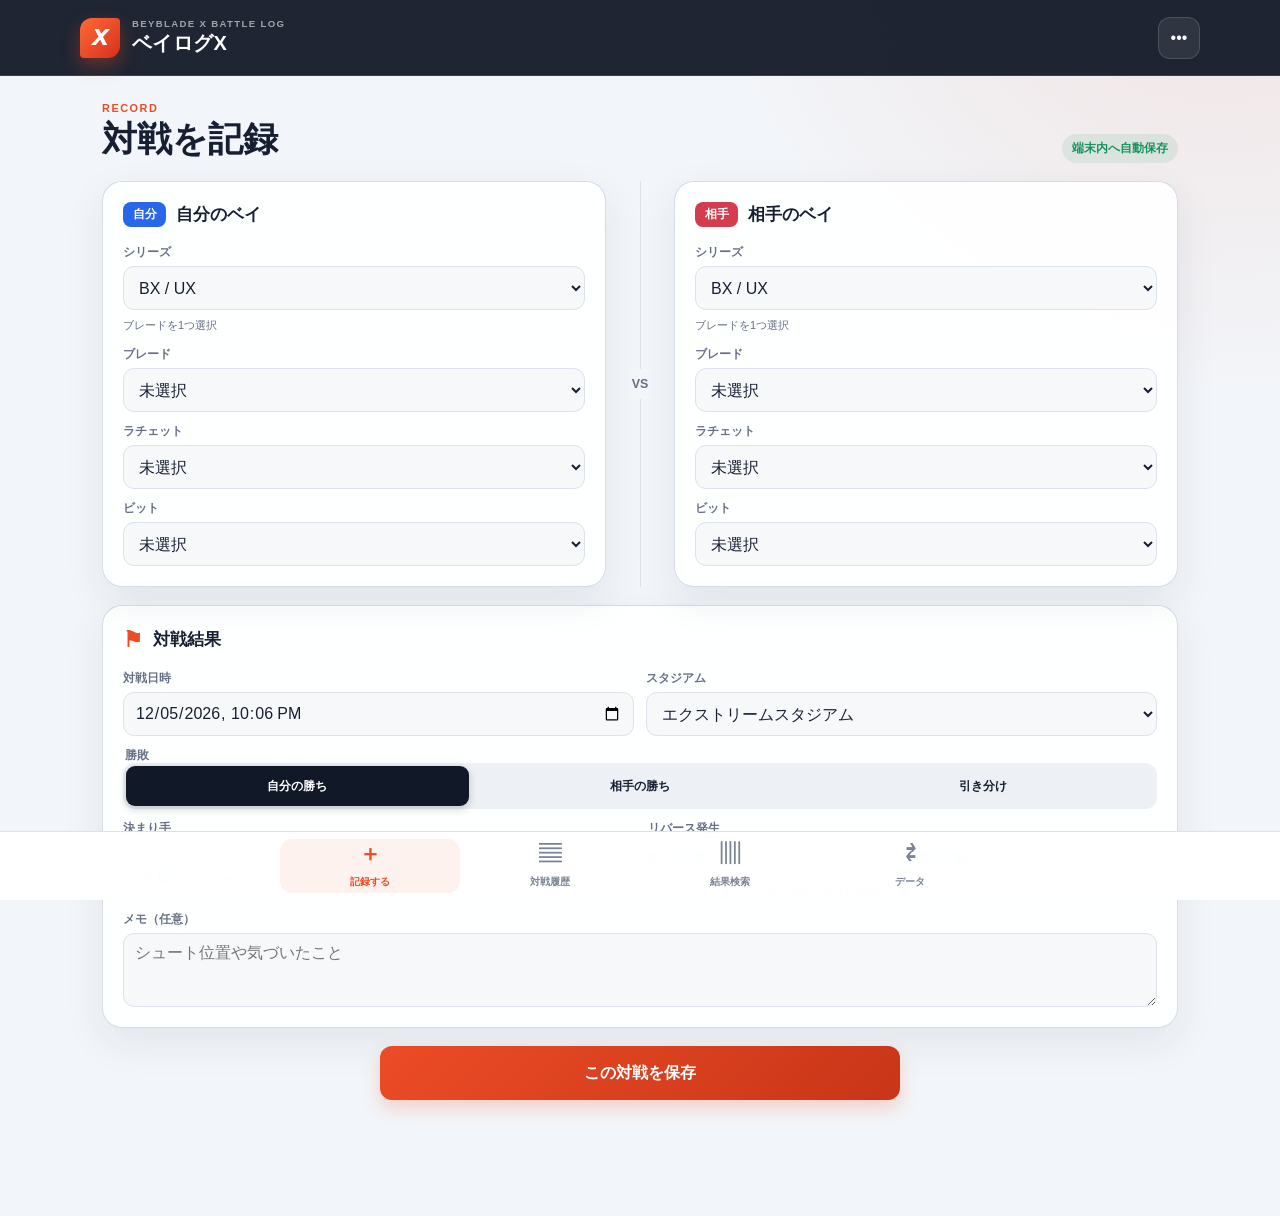
==== docs/index.html @ 2bde0042 "Build BeyLogX iPhone and web apps" ====
<!doctype html>
<html lang="ja">
<head>
  <meta charset="utf-8">
  <meta name="viewport" content="width=device-width, initial-scale=1, viewport-fit=cover">
  <meta name="theme-color" content="#111827">
  <meta name="description" content="ベイブレードXの対戦記録・勝敗分析アプリ">
  <title>ベイログX Web</title>
  <link rel="manifest" href="./manifest.webmanifest">
  <link rel="icon" href="./icon.svg" type="image/svg+xml">
  <link rel="stylesheet" href="./styles.css">
</head>
<body>
  <header class="app-header">
    <div class="brand">
      <div class="brand-mark" aria-hidden="true">X</div>
      <div>
        <p class="eyebrow">BEYBLADE X BATTLE LOG</p>
        <h1>ベイログX</h1>
      </div>
    </div>
    <button id="data-menu-button" class="icon-button" type="button" aria-expanded="false" aria-controls="data-menu">
      <span aria-hidden="true">•••</span><span class="sr-only">データメニュー</span>
    </button>
    <div id="data-menu" class="data-menu" hidden>
      <button type="button" data-action="export-json">JSONバックアップを書き出す</button>
      <button type="button" data-action="import-json">JSONバックアップを読み込む</button>
      <button type="button" data-action="export-csv">CSVを書き出す</button>
    </div>
  </header>

  <main>
    <section id="record-view" class="view is-active" aria-labelledby="record-title">
      <div class="page-heading">
        <div>
          <p class="eyebrow">RECORD</p>
          <h2 id="record-title">対戦を記録</h2>
        </div>
        <span id="storage-status" class="status-pill">保存領域を確認中</span>
      </div>

      <form id="battle-form">
        <div class="versus-grid">
          <section class="card config-card">
            <div class="card-title">
              <span class="side-badge mine">自分</span>
              <h3>自分のベイ</h3>
            </div>
            <div id="my-config" class="config-fields"></div>
          </section>

          <div class="versus-mark" aria-hidden="true"><span>VS</span></div>

          <section class="card config-card">
            <div class="card-title">
              <span class="side-badge opponent">相手</span>
              <h3>相手のベイ</h3>
            </div>
            <div id="opponent-config" class="config-fields"></div>
          </section>
        </div>

        <section class="card result-card">
          <div class="card-title">
            <span class="title-icon" aria-hidden="true">⚑</span>
            <h3>対戦結果</h3>
          </div>
          <div class="form-grid result-grid">
            <label class="field">
              <span>対戦日時</span>
              <input id="played-at" type="datetime-local" required>
            </label>
            <label class="field">
              <span>スタジアム</span>
              <select id="stadium">
                <option>エクストリームスタジアム</option>
                <option>インフィニティスタジアム</option>
              </select>
            </label>
            <fieldset class="field fieldset-wide">
              <legend>勝敗</legend>
              <div class="segmented three">
                <label><input type="radio" name="winner" value="自分の勝ち" checked><span>自分の勝ち</span></label>
                <label><input type="radio" name="winner" value="相手の勝ち"><span>相手の勝ち</span></label>
                <label><input type="radio" name="winner" value="引き分け"><span>引き分け</span></label>
              </div>
            </fieldset>
            <label class="field">
              <span>決まり手</span>
              <select id="finish">
                <option>スピンフィニッシュ</option>
                <option>オーバーフィニッシュ</option>
                <option>バーストフィニッシュ</option>
                <option>エクストリームフィニッシュ</option>
                <option>その他</option>
              </select>
            </label>
            <fieldset class="field">
              <legend>リバース発生</legend>
              <div class="reverse-grid">
                <label>自分 <select id="my-reverse"><option value="false">無</option><option value="true">有</option></select></label>
                <label>相手 <select id="opponent-reverse"><option value="false">無</option><option value="true">有</option></select></label>
              </div>
              <small>ゾーンへ入ったあと、スタジアムへ戻った場合に「有」</small>
            </fieldset>
            <label class="field fieldset-wide">
              <span>メモ（任意）</span>
              <textarea id="note" rows="3" placeholder="シュート位置や気づいたこと"></textarea>
            </label>
          </div>
        </section>

        <button class="primary-button save-button" type="submit">この対戦を保存</button>
      </form>
    </section>

    <section id="history-view" class="view" aria-labelledby="history-title">
      <div class="page-heading">
        <div>
          <p class="eyebrow">HISTORY</p>
          <h2 id="history-title">対戦履歴</h2>
        </div>
        <button class="secondary-button" type="button" data-action="export-json">バックアップ</button>
      </div>
      <div id="history-summary" class="summary-grid"></div>
      <div id="history-list" class="history-list"></div>
    </section>

    <section id="analysis-view" class="view" aria-labelledby="analysis-title">
      <div class="page-heading">
        <div>
          <p class="eyebrow">ANALYSIS</p>
          <h2 id="analysis-title">結果検索</h2>
        </div>
      </div>
      <section class="card analysis-search">
        <div class="card-title">
          <span class="title-icon" aria-hidden="true">⌕</span>
          <div>
            <h3>ベイの対戦成績を検索</h3>
            <p>自分・相手を区別せず集計。ブレード必須、ビット任意。</p>
          </div>
        </div>
        <div id="analysis-config" class="config-fields analysis-fields"></div>
        <p class="hint">ラチェットは検索条件・対戦相手の集計キーに含めません。</p>
      </section>
      <div id="analysis-heading"></div>
      <div id="analysis-results" class="analysis-results"></div>
    </section>

    <section id="data-view" class="view" aria-labelledby="data-title">
      <div class="page-heading">
        <div>
          <p class="eyebrow">DATA</p>
          <h2 id="data-title">データ管理</h2>
        </div>
      </div>
      <section class="card data-card">
        <h3>iPhone版とデータを引き継ぐ</h3>
        <p>JSONバックアップはWeb版とiPhone版の両方で読み込めます。読み込みは既存データを残し、新しい記録だけを追加します。</p>
        <div class="data-actions">
          <button class="primary-button" type="button" data-action="export-json">JSONを書き出す</button>
          <button class="secondary-button" type="button" data-action="import-json">JSONを読み込む</button>
          <button class="secondary-button" type="button" data-action="export-csv">CSVを書き出す</button>
        </div>
      </section>
      <section class="card data-card">
        <h3>Web版の保存について</h3>
        <p>対戦記録はこのブラウザのIndexedDBに自動保存されます。ブラウザの履歴やサイトデータを削除した場合に備え、定期的にJSONバックアップを保存してください。</p>
        <dl class="storage-details">
          <div><dt>保存済み</dt><dd id="data-record-count">0件</dd></div>
          <div><dt>永続ストレージ</dt><dd id="persistence-detail">確認中</dd></div>
        </dl>
      </section>
    </section>
  </main>

  <nav class="bottom-nav" aria-label="メインメニュー">
    <button class="is-active" type="button" data-view="record"><span aria-hidden="true">＋</span><span>記録する</span></button>
    <button type="button" data-view="history"><span aria-hidden="true">▤</span><span>対戦履歴</span></button>
    <button type="button" data-view="analysis"><span aria-hidden="true">▥</span><span>結果検索</span></button>
    <button type="button" data-view="data"><span aria-hidden="true">⇄</span><span>データ</span></button>
  </nav>

  <input id="json-file-input" type="file" accept="application/json,.json" hidden>
  <div id="toast" class="toast" role="status" aria-live="polite"></div>

  <dialog id="confirm-dialog">
    <form method="dialog">
      <h3>この記録を削除しますか？</h3>
      <p>削除後はJSONバックアップがない限り元に戻せません。</p>
      <div class="dialog-actions">
        <button value="cancel" class="secondary-button">キャンセル</button>
        <button value="confirm" class="danger-button">削除</button>
      </div>
    </form>
  </dialog>

  <script type="module" src="./app.js"></script>
</body>
</html>
---- docs/styles.css ----
:root {
  color-scheme: light;
  --ink: #172033;
  --muted: #667085;
  --line: #dce2eb;
  --surface: #ffffff;
  --canvas: #f2f5f9;
  --accent: #ec4c26;
  --accent-dark: #c83518;
  --navy: #111827;
  --blue: #2867e8;
  --green: #14945c;
  --red: #d43d4f;
  --orange: #d97706;
  --radius: 20px;
  --shadow: 0 14px 40px rgba(32, 43, 67, 0.08);
}

* { box-sizing: border-box; }

html { background: var(--canvas); }

body {
  margin: 0;
  min-width: 320px;
  min-height: 100vh;
  color: var(--ink);
  background:
    radial-gradient(circle at 95% -10%, rgba(236, 76, 38, 0.12), transparent 32rem),
    var(--canvas);
  font-family: -apple-system, BlinkMacSystemFont, "Hiragino Sans", "Yu Gothic UI", "Noto Sans JP", sans-serif;
  -webkit-font-smoothing: antialiased;
}

button, input, select, textarea { font: inherit; }
button { cursor: pointer; }

.sr-only {
  position: absolute;
  width: 1px;
  height: 1px;
  padding: 0;
  margin: -1px;
  overflow: hidden;
  clip: rect(0, 0, 0, 0);
  white-space: nowrap;
  border: 0;
}

.app-header {
  position: sticky;
  z-index: 50;
  top: 0;
  display: flex;
  align-items: center;
  justify-content: space-between;
  min-height: 76px;
  padding: max(14px, env(safe-area-inset-top)) max(22px, calc((100vw - 1120px) / 2));
  color: white;
  background: rgba(17, 24, 39, 0.94);
  border-bottom: 1px solid rgba(255,255,255,0.12);
  backdrop-filter: blur(18px);
}

.brand { display: flex; align-items: center; gap: 12px; }
.brand h1 { margin: 1px 0 0; font-size: 1.25rem; letter-spacing: .02em; }
.brand .eyebrow { color: rgba(255,255,255,.58); font-size: .6rem; }

.brand-mark {
  display: grid;
  width: 40px;
  height: 40px;
  place-items: center;
  font-weight: 950;
  font-style: italic;
  font-size: 1.4rem;
  color: white;
  background: linear-gradient(135deg, #ff6a35, #d72f1f);
  border-radius: 12px 4px 12px 4px;
  box-shadow: 0 7px 18px rgba(236,76,38,.35);
}

.eyebrow {
  margin: 0;
  color: var(--accent);
  font-weight: 800;
  font-size: .68rem;
  letter-spacing: .14em;
}

.icon-button {
  width: 42px;
  height: 42px;
  color: white;
  border: 1px solid rgba(255,255,255,.14);
  border-radius: 12px;
  background: rgba(255,255,255,.08);
}

.data-menu {
  position: absolute;
  top: calc(100% - 8px);
  right: max(18px, calc((100vw - 1120px) / 2));
  width: min(290px, calc(100vw - 32px));
  padding: 8px;
  color: var(--ink);
  background: white;
  border: 1px solid var(--line);
  border-radius: 14px;
  box-shadow: 0 16px 48px rgba(0,0,0,.18);
}

.data-menu button {
  display: block;
  width: 100%;
  padding: 12px;
  text-align: left;
  border: 0;
  border-radius: 9px;
  background: transparent;
}

.data-menu button:hover { background: var(--canvas); }

main {
  width: min(1120px, 100%);
  min-height: calc(100vh - 160px);
  margin: 0 auto;
  padding: 26px 22px 116px;
}

.view { display: none; }
.view.is-active { display: block; animation: reveal .25s ease-out; }

@keyframes reveal {
  from { opacity: 0; transform: translateY(5px); }
}

.page-heading {
  display: flex;
  align-items: end;
  justify-content: space-between;
  gap: 16px;
  margin-bottom: 18px;
}

.page-heading h2 { margin: 2px 0 0; font-size: clamp(1.65rem, 4vw, 2.2rem); }

.status-pill {
  padding: 7px 10px;
  color: var(--green);
  background: rgba(20,148,92,.1);
  border-radius: 999px;
  font-size: .72rem;
  font-weight: 750;
}

.card {
  padding: 20px;
  background: rgba(255,255,255,.93);
  border: 1px solid rgba(210,218,230,.92);
  border-radius: var(--radius);
  box-shadow: var(--shadow);
}

.card-title { display: flex; align-items: center; gap: 10px; margin-bottom: 18px; }
.card-title h3 { margin: 0; font-size: 1.05rem; }
.card-title p { margin: 3px 0 0; color: var(--muted); font-size: .78rem; }
.title-icon { color: var(--accent); font-size: 1.4rem; font-weight: 900; }

.side-badge {
  min-width: 43px;
  padding: 5px 8px;
  color: white;
  text-align: center;
  font-size: .72rem;
  font-weight: 800;
  border-radius: 8px;
}
.side-badge.mine { background: var(--blue); }
.side-badge.opponent { background: var(--red); }

.versus-grid {
  display: grid;
  grid-template-columns: minmax(0, 1fr) 48px minmax(0, 1fr);
  align-items: center;
  gap: 10px;
}

.versus-mark {
  position: relative;
  display: grid;
  height: 100%;
  min-height: 80px;
  place-items: center;
}
.versus-mark::before {
  position: absolute;
  width: 1px;
  height: 100%;
  content: "";
  background: var(--line);
}
.versus-mark span {
  z-index: 1;
  padding: 8px 3px;
  color: var(--muted);
  background: var(--canvas);
  font-size: .78rem;
  font-weight: 900;
}

.config-fields, .form-grid { display: grid; gap: 12px; }

.field { display: grid; gap: 6px; min-width: 0; }
.field > span, .field legend {
  color: var(--muted);
  font-size: .72rem;
  font-weight: 700;
}

.field select, .field input, .field textarea {
  width: 100%;
  min-height: 44px;
  padding: 9px 11px;
  color: var(--ink);
  background: #f7f8fa;
  border: 1px solid var(--line);
  border-radius: 11px;
  outline: none;
}
.field textarea { resize: vertical; }
.field select:focus, .field input:focus, .field textarea:focus {
  border-color: var(--accent);
  box-shadow: 0 0 0 3px rgba(236,76,38,.12);
}

.system-note { margin: -3px 0 2px; color: var(--muted); font-size: .68rem; }

.result-card { margin-top: 18px; }
.result-grid { grid-template-columns: repeat(2, minmax(0, 1fr)); }
.fieldset-wide { grid-column: 1 / -1; }
fieldset.field { margin: 0; padding: 0; border: 0; }
fieldset.field small { color: var(--muted); font-size: .66rem; }

.segmented {
  display: grid;
  padding: 3px;
  background: #edf0f4;
  border-radius: 12px;
}
.segmented.three { grid-template-columns: repeat(3, 1fr); }
.segmented input { position: absolute; opacity: 0; pointer-events: none; }
.segmented span {
  display: grid;
  min-height: 40px;
  padding: 7px;
  place-items: center;
  text-align: center;
  border-radius: 9px;
  font-size: .78rem;
  font-weight: 750;
}
.segmented input:checked + span {
  color: white;
  background: var(--navy);
  box-shadow: 0 3px 8px rgba(17,24,39,.2);
}

.reverse-grid { display: grid; grid-template-columns: 1fr 1fr; gap: 8px; }
.reverse-grid label {
  display: grid;
  grid-template-columns: auto 1fr;
  align-items: center;
  gap: 8px;
  font-size: .78rem;
  font-weight: 700;
}

.primary-button, .secondary-button, .danger-button {
  min-height: 44px;
  padding: 10px 16px;
  border-radius: 12px;
  font-weight: 800;
}
.primary-button {
  color: white;
  background: linear-gradient(135deg, var(--accent), var(--accent-dark));
  border: 0;
  box-shadow: 0 8px 18px rgba(236,76,38,.22);
}
.secondary-button { color: var(--ink); background: white; border: 1px solid var(--line); }
.danger-button { color: white; background: var(--red); border: 0; }
.save-button { display: block; width: min(520px, 100%); margin: 18px auto 0; min-height: 54px; }

.summary-grid {
  display: grid;
  grid-template-columns: repeat(4, 1fr);
  gap: 10px;
  margin-bottom: 18px;
}
.summary-tile {
  padding: 16px 10px;
  text-align: center;
  background: white;
  border: 1px solid var(--line);
  border-radius: 15px;
}
.summary-tile strong { display: block; font-size: 1.55rem; }
.summary-tile span { color: var(--muted); font-size: .72rem; }
.summary-tile.win strong { color: var(--green); }
.summary-tile.loss strong { color: var(--red); }

.history-list, .analysis-results { display: grid; gap: 12px; }
.empty-state {
  padding: 60px 20px;
  color: var(--muted);
  text-align: center;
  background: rgba(255,255,255,.55);
  border: 1px dashed #cbd3df;
  border-radius: var(--radius);
}
.empty-state strong { display: block; margin-bottom: 5px; color: var(--ink); }

.history-item {
  display: grid;
  grid-template-columns: 45px 1fr auto;
  align-items: center;
  gap: 12px;
  padding: 15px;
  background: white;
  border: 1px solid var(--line);
  border-radius: 16px;
}
.result-orb {
  display: grid;
  width: 40px;
  height: 40px;
  place-items: center;
  color: white;
  background: var(--green);
  border-radius: 50%;
  font-size: .72rem;
  font-weight: 900;
}
.history-item.loss .result-orb { background: var(--red); }
.history-item.draw .result-orb { background: #7c8799; }
.history-main { min-width: 0; }
.history-main strong, .history-main span { display: block; overflow: hidden; text-overflow: ellipsis; white-space: nowrap; }
.history-main strong { font-size: .88rem; }
.history-main span { margin-top: 3px; color: var(--muted); font-size: .72rem; }
.history-meta { margin-top: 6px !important; color: #8c96a7 !important; font-size: .66rem !important; }
.delete-button { padding: 8px; color: var(--red); background: transparent; border: 0; border-radius: 8px; }

.analysis-search { margin-bottom: 18px; }
.analysis-fields { grid-template-columns: repeat(3, minmax(0, 1fr)); }
.analysis-fields .field:first-child { grid-column: 1 / -1; }
.hint { margin: 14px 0 0; color: var(--muted); font-size: .7rem; }
#analysis-heading { margin: 24px 2px 10px; }
#analysis-heading h3 { margin: 0; font-size: 1rem; }
#analysis-heading p { margin: 3px 0 0; color: var(--muted); font-size: .72rem; }

.matchup-card { padding: 18px; }
.matchup-opponent h3 { margin: 0; font-size: 1rem; }
.bit-chip { display: inline-block; margin-top: 6px; padding: 4px 8px; color: var(--muted); background: #f0f2f5; border-radius: 999px; font-size: .68rem; font-weight: 750; }
.metrics { display: grid; grid-template-columns: repeat(4, 1fr); gap: 8px; margin: 15px 0; }
.metric { padding: 10px 6px; text-align: center; background: #f5f7fa; border-radius: 11px; }
.metric strong, .metric span { display: block; }
.metric strong { font-size: 1rem; }
.metric span { margin-top: 2px; color: var(--muted); font-size: .6rem; }
.metric.win strong { color: var(--green); }
.metric.loss strong { color: var(--red); }
.metric.rate strong { color: var(--blue); }
.breakdowns { display: grid; grid-template-columns: 1fr 1fr; gap: 10px; padding-top: 13px; border-top: 1px solid var(--line); }
.breakdown { font-size: .76rem; }
.breakdown span { display: block; margin-bottom: 3px; color: var(--muted); font-size: .64rem; font-weight: 750; }
.reverse-stats { display: flex; flex-wrap: wrap; gap: 8px 18px; margin-top: 13px; padding-top: 12px; border-top: 1px solid var(--line); color: var(--muted); font-size: .7rem; }
.reverse-stats strong { color: var(--orange); }

.data-card { margin-bottom: 14px; }
.data-card h3 { margin: 0 0 8px; }
.data-card p { margin: 0; color: var(--muted); font-size: .84rem; line-height: 1.7; }
.data-actions { display: flex; flex-wrap: wrap; gap: 9px; margin-top: 18px; }
.storage-details { margin: 18px 0 0; }
.storage-details div { display: flex; justify-content: space-between; padding: 10px 0; border-top: 1px solid var(--line); }
.storage-details dt { color: var(--muted); }
.storage-details dd { margin: 0; font-weight: 800; }

.bottom-nav {
  position: fixed;
  z-index: 40;
  right: 0;
  bottom: 0;
  left: 0;
  display: grid;
  grid-template-columns: repeat(4, 1fr);
  padding: 7px max(8px, calc((100vw - 720px) / 2)) max(7px, env(safe-area-inset-bottom));
  background: rgba(255,255,255,.94);
  border-top: 1px solid var(--line);
  backdrop-filter: blur(18px);
}
.bottom-nav button {
  display: grid;
  gap: 3px;
  min-height: 54px;
  place-items: center;
  color: #7a8495;
  background: transparent;
  border: 0;
  border-radius: 12px;
  font-size: .65rem;
  font-weight: 700;
}
.bottom-nav button span:first-child { font-size: 1.35rem; line-height: 1; }
.bottom-nav button.is-active { color: var(--accent); background: rgba(236,76,38,.07); }

.toast {
  position: fixed;
  z-index: 100;
  left: 50%;
  bottom: calc(90px + env(safe-area-inset-bottom));
  max-width: calc(100vw - 32px);
  padding: 11px 16px;
  color: white;
  text-align: center;
  background: rgba(17,24,39,.94);
  border-radius: 999px;
  box-shadow: 0 12px 30px rgba(0,0,0,.2);
  opacity: 0;
  pointer-events: none;
  transform: translate(-50%, 12px);
  transition: .2s ease;
  font-size: .78rem;
  font-weight: 750;
}
.toast.is-visible { opacity: 1; transform: translate(-50%, 0); }

dialog {
  width: min(420px, calc(100vw - 32px));
  color: var(--ink);
  border: 0;
  border-radius: 18px;
  box-shadow: 0 24px 80px rgba(0,0,0,.3);
}
dialog::backdrop { background: rgba(15,23,42,.5); backdrop-filter: blur(3px); }
dialog h3 { margin-top: 0; }
dialog p { color: var(--muted); font-size: .82rem; }
.dialog-actions { display: flex; justify-content: flex-end; gap: 8px; margin-top: 20px; }

@media (max-width: 760px) {
  main { padding: 21px 14px 112px; }
  .app-header { padding-right: 16px; padding-left: 16px; }
  .versus-grid { grid-template-columns: 1fr; }
  .versus-mark { min-height: 38px; }
  .versus-mark::before { width: 100%; height: 1px; }
  .versus-mark span { padding: 3px 10px; }
  .result-grid, .analysis-fields { grid-template-columns: 1fr; }
  .fieldset-wide, .analysis-fields .field:first-child { grid-column: auto; }
  .metrics { grid-template-columns: 1fr 1fr; }
}

@media (max-width: 440px) {
  .summary-grid { grid-template-columns: repeat(2, 1fr); }
  .segmented span { font-size: .7rem; }
  .breakdowns { grid-template-columns: 1fr; }
  .page-heading .secondary-button { padding: 8px 10px; font-size: .72rem; }
}
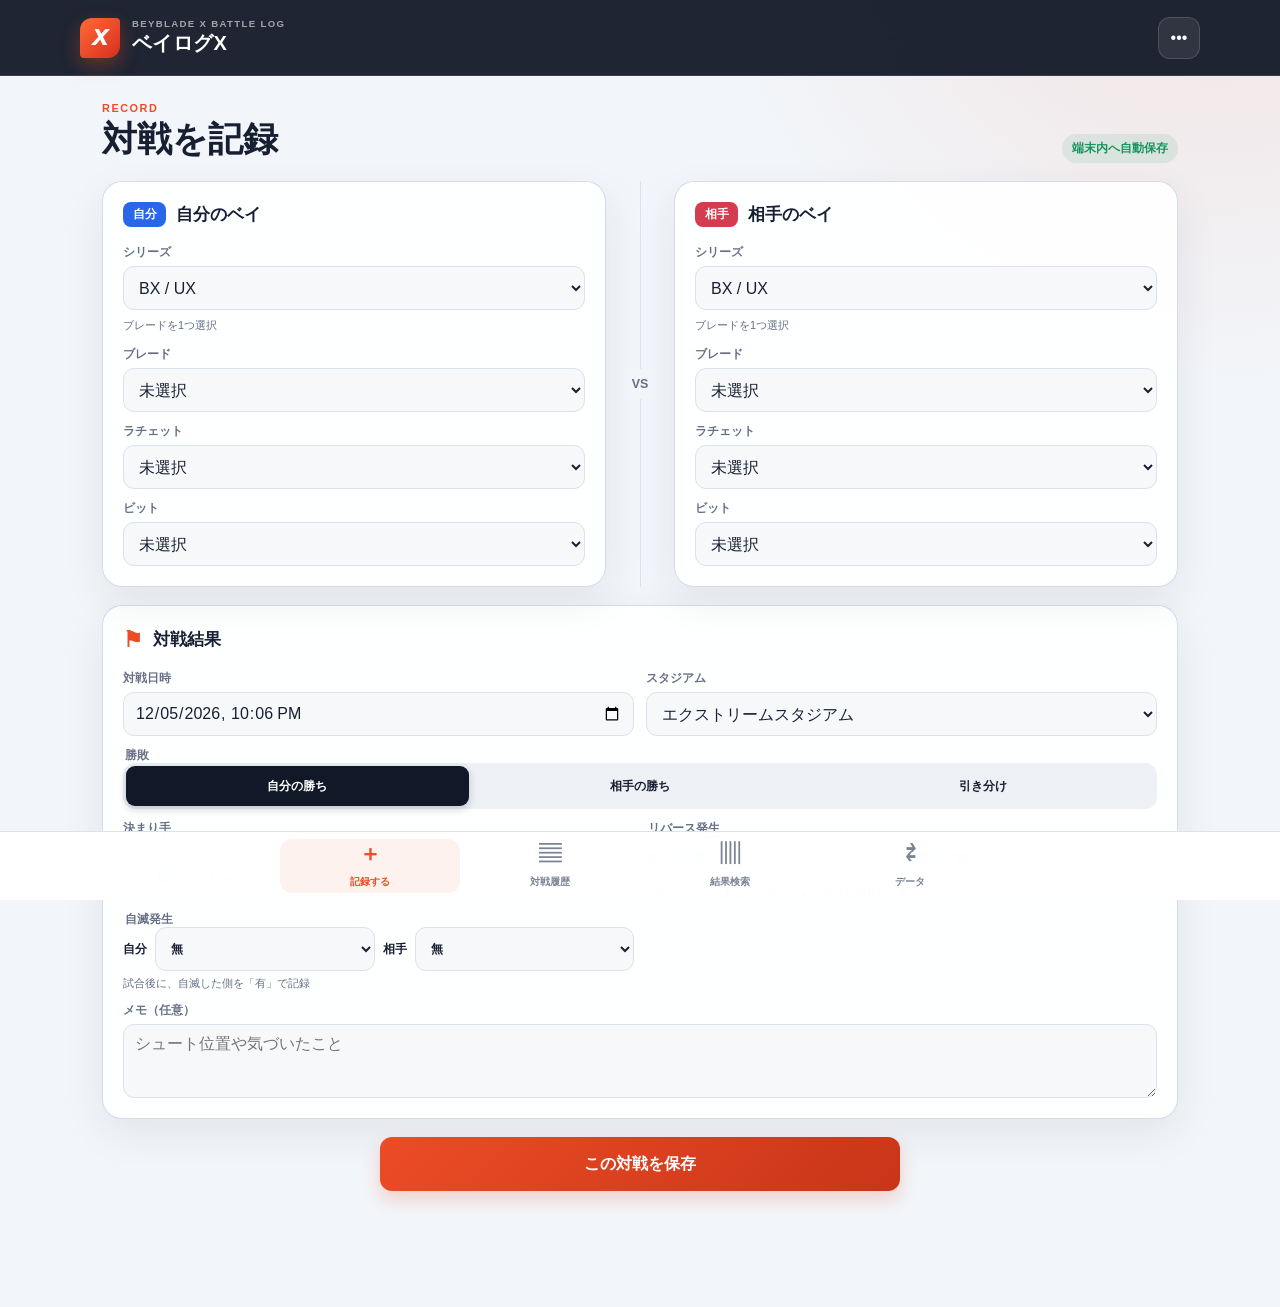
==== commit e0660dd4: "Add self-destruct tracking and analysis" ====
--- a/docs/index.html
+++ b/docs/index.html
@@ -103,6 +103,14 @@
               </div>
               <small>ゾーンへ入ったあと、スタジアムへ戻った場合に「有」</small>
             </fieldset>
+            <fieldset class="field">
+              <legend>自滅発生</legend>
+              <div class="reverse-grid">
+                <label>自分 <select id="my-self-destruct"><option value="false">無</option><option value="true">有</option></select></label>
+                <label>相手 <select id="opponent-self-destruct"><option value="false">無</option><option value="true">有</option></select></label>
+              </div>
+              <small>試合後に、自滅した側を「有」で記録</small>
+            </fieldset>
             <label class="field fieldset-wide">
               <span>メモ（任意）</span>
               <textarea id="note" rows="3" placeholder="シュート位置や気づいたこと"></textarea>
--- a/docs/styles.css
+++ b/docs/styles.css
@@ -376,6 +376,7 @@
 .breakdown span { display: block; margin-bottom: 3px; color: var(--muted); font-size: .64rem; font-weight: 750; }
 .reverse-stats { display: flex; flex-wrap: wrap; gap: 8px 18px; margin-top: 13px; padding-top: 12px; border-top: 1px solid var(--line); color: var(--muted); font-size: .7rem; }
 .reverse-stats strong { color: var(--orange); }
+.reverse-stats strong.self-destruct-value { color: var(--red); }
 
 .data-card { margin-bottom: 14px; }
 .data-card h3 { margin: 0 0 8px; }
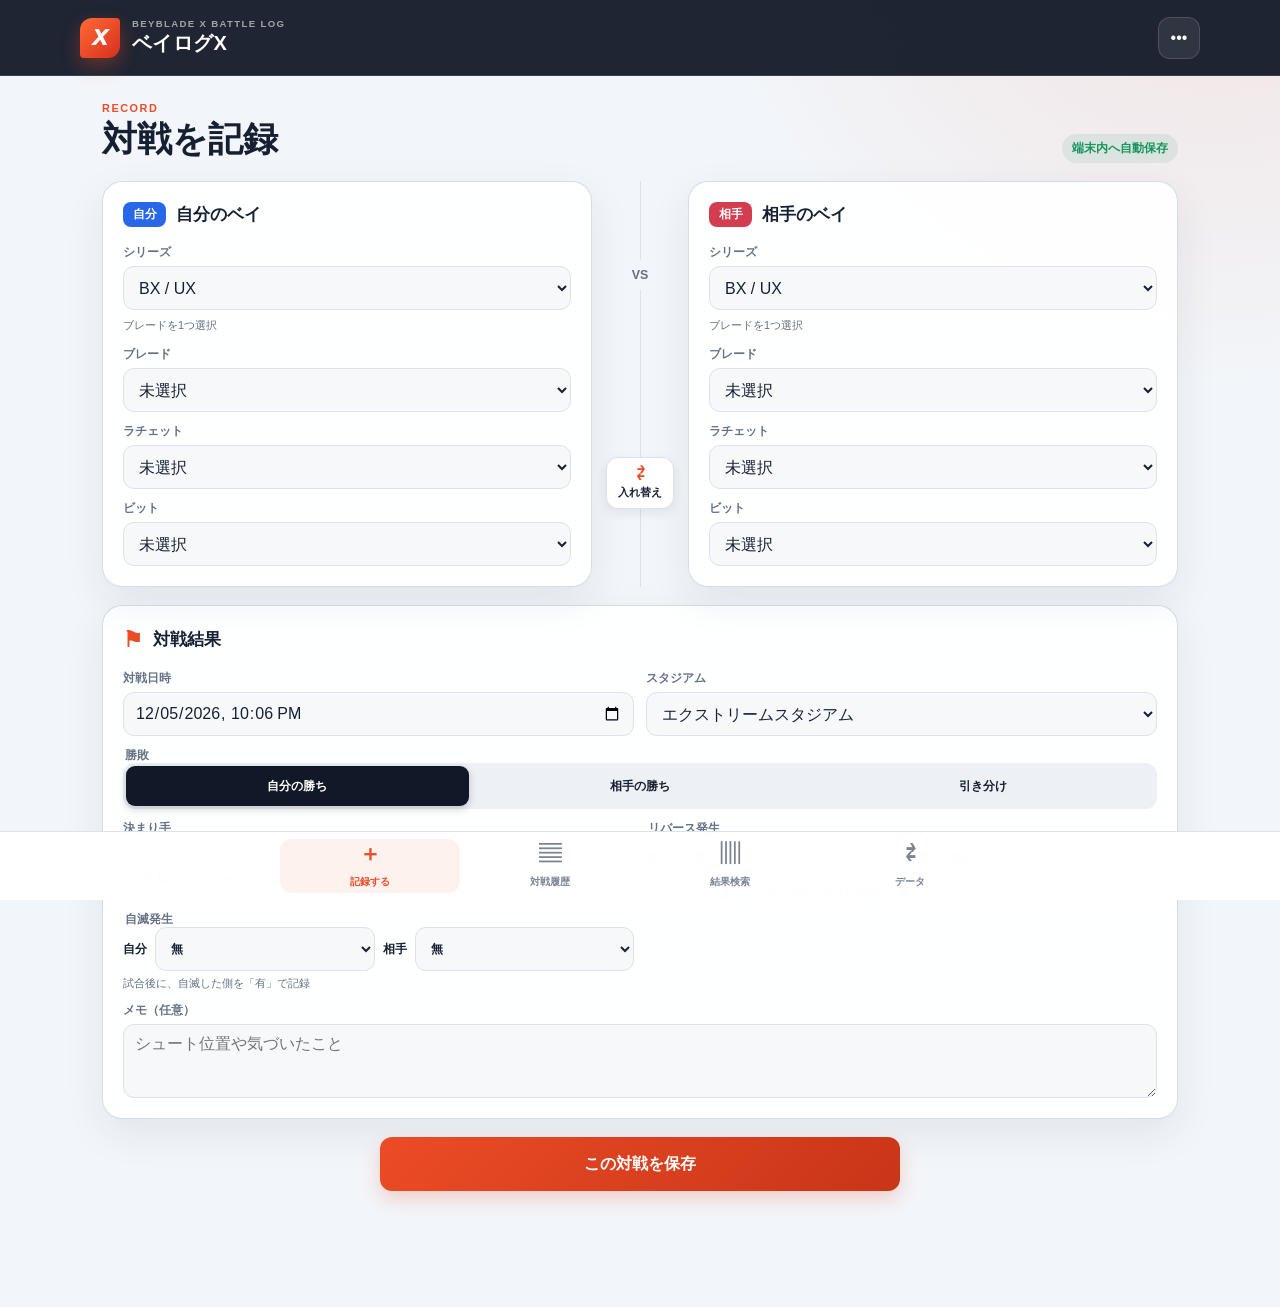
==== commit 1263af07: "Add battle side swap control" ====
--- a/docs/index.html
+++ b/docs/index.html
@@ -49,7 +49,13 @@
             <div id="my-config" class="config-fields"></div>
           </section>
 
-          <div class="versus-mark" aria-hidden="true"><span>VS</span></div>
+          <div class="versus-mark">
+            <span class="versus-label" aria-hidden="true">VS</span>
+            <button id="swap-sides" class="swap-button" type="button" aria-label="自分と相手を入れ替える">
+              <span aria-hidden="true">⇄</span>
+              入れ替え
+            </button>
+          </div>
 
           <section class="card config-card">
             <div class="card-title">
--- a/docs/styles.css
+++ b/docs/styles.css
@@ -182,7 +182,7 @@
 
 .versus-grid {
   display: grid;
-  grid-template-columns: minmax(0, 1fr) 48px minmax(0, 1fr);
+  grid-template-columns: minmax(0, 1fr) 76px minmax(0, 1fr);
   align-items: center;
   gap: 10px;
 }
@@ -201,7 +201,7 @@
   content: "";
   background: var(--line);
 }
-.versus-mark span {
+.versus-label {
   z-index: 1;
   padding: 8px 3px;
   color: var(--muted);
@@ -209,6 +209,25 @@
   font-size: .78rem;
   font-weight: 900;
 }
+.swap-button {
+  z-index: 1;
+  display: grid;
+  gap: 2px;
+  min-width: 68px;
+  min-height: 52px;
+  margin-top: 10px;
+  padding: 7px 6px;
+  place-items: center;
+  color: var(--ink);
+  background: white;
+  border: 1px solid var(--line);
+  border-radius: 12px;
+  box-shadow: 0 4px 12px rgba(17,24,39,.08);
+  font-size: .68rem;
+  font-weight: 800;
+}
+.swap-button span { color: var(--accent); font-size: 1.15rem; line-height: 1; }
+.swap-button:active { transform: translateY(1px); }
 
 .config-fields, .form-grid { display: grid; gap: 12px; }
 
@@ -454,7 +473,15 @@
   .versus-grid { grid-template-columns: 1fr; }
   .versus-mark { min-height: 38px; }
   .versus-mark::before { width: 100%; height: 1px; }
-  .versus-mark span { padding: 3px 10px; }
+  .versus-label { padding: 3px 10px; }
+  .swap-button {
+    position: absolute;
+    right: 10px;
+    display: flex;
+    min-height: 36px;
+    margin: 0;
+    padding: 6px 10px;
+  }
   .result-grid, .analysis-fields { grid-template-columns: 1fr; }
   .fieldset-wide, .analysis-fields .field:first-child { grid-column: auto; }
   .metrics { grid-template-columns: 1fr 1fr; }
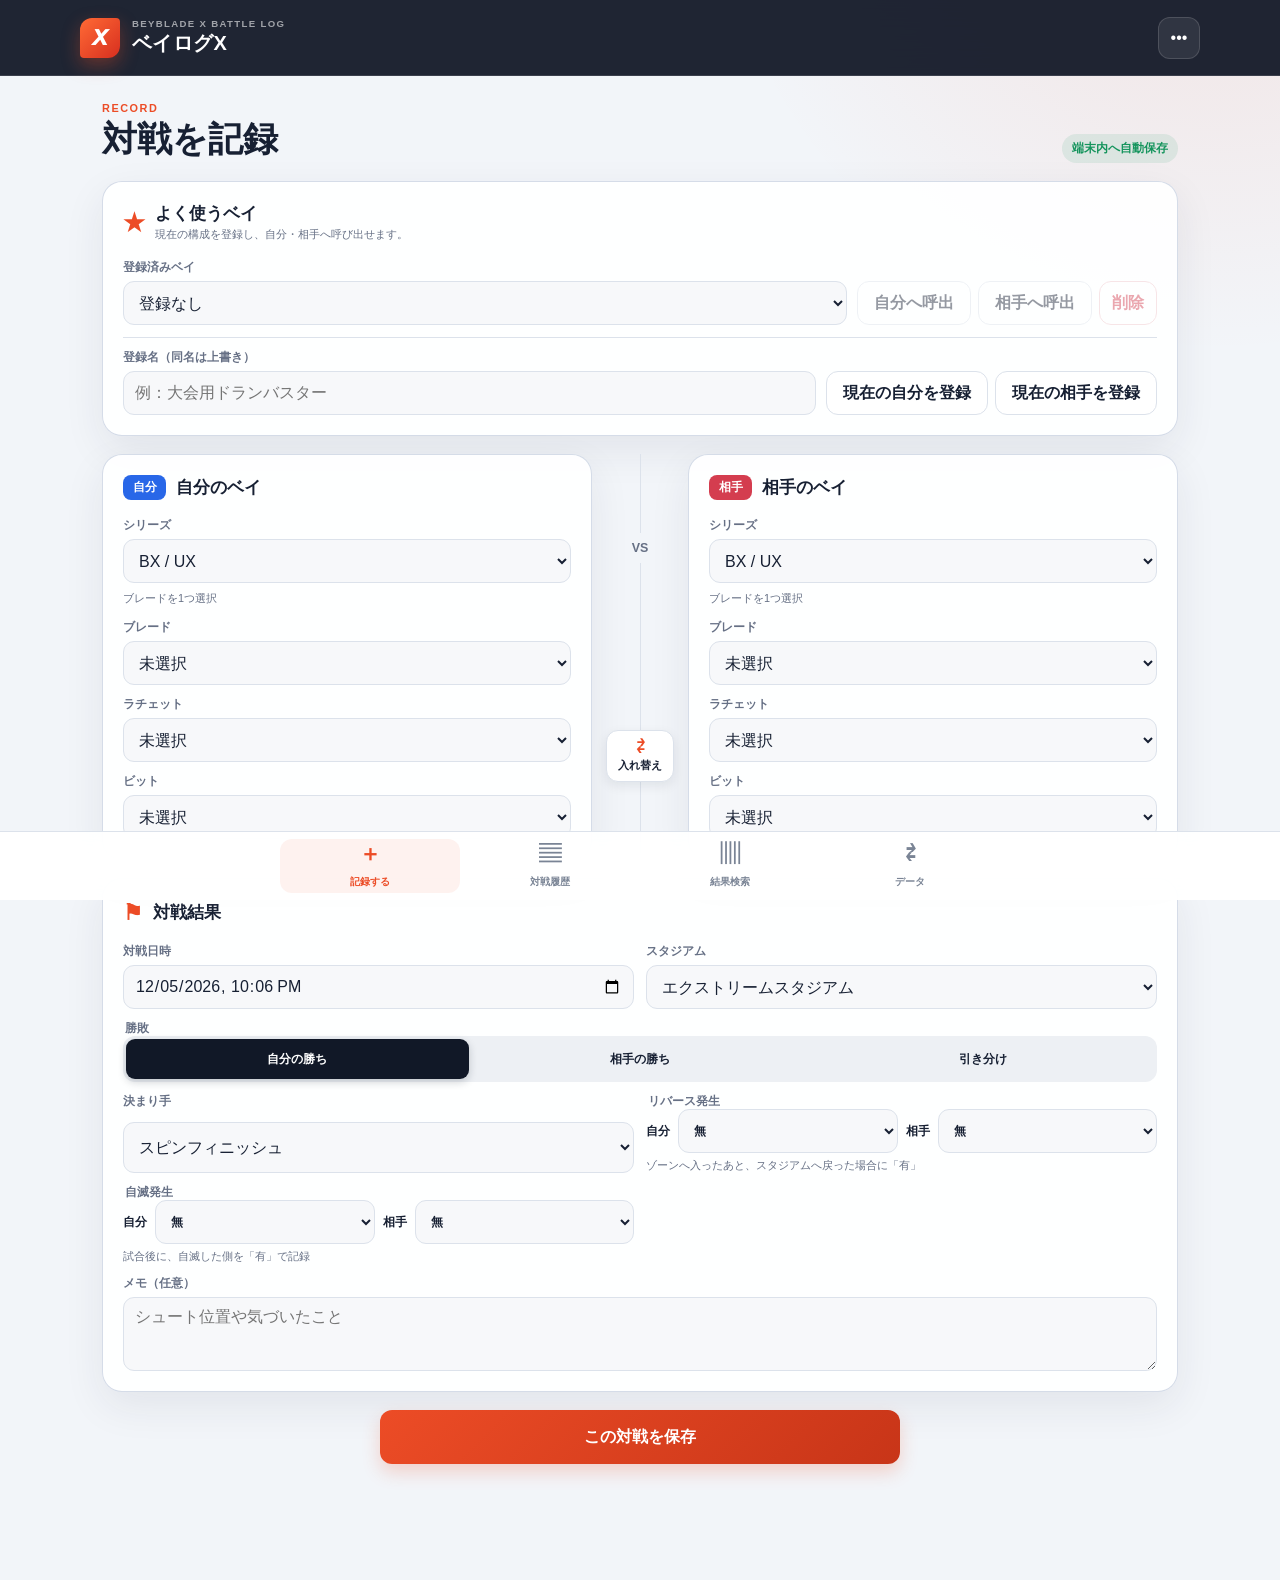
==== commit d29f9f71: "Add favorite beys and ratchet search" ====
--- a/docs/index.html
+++ b/docs/index.html
@@ -40,6 +40,37 @@
       </div>
 
       <form id="battle-form">
+        <section class="card favorite-card">
+          <div class="card-title">
+            <span class="title-icon" aria-hidden="true">★</span>
+            <div>
+              <h3>よく使うベイ</h3>
+              <p>現在の構成を登録し、自分・相手へ呼び出せます。</p>
+            </div>
+          </div>
+          <div class="favorite-load-row">
+            <label class="field">
+              <span>登録済みベイ</span>
+              <select id="favorite-select"><option value="">登録なし</option></select>
+            </label>
+            <div class="favorite-buttons">
+              <button id="favorite-apply-my" class="secondary-button" type="button">自分へ呼出</button>
+              <button id="favorite-apply-opponent" class="secondary-button" type="button">相手へ呼出</button>
+              <button id="favorite-delete" class="favorite-delete-button" type="button">削除</button>
+            </div>
+          </div>
+          <div class="favorite-save-row">
+            <label class="field">
+              <span>登録名（同名は上書き）</span>
+              <input id="favorite-name" type="text" maxlength="40" placeholder="例：大会用ドランバスター">
+            </label>
+            <div class="favorite-buttons">
+              <button id="favorite-save-my" class="secondary-button" type="button">現在の自分を登録</button>
+              <button id="favorite-save-opponent" class="secondary-button" type="button">現在の相手を登録</button>
+            </div>
+          </div>
+        </section>
+
         <div class="versus-grid">
           <section class="card config-card">
             <div class="card-title">
@@ -152,14 +183,52 @@
           <span class="title-icon" aria-hidden="true">⌕</span>
           <div>
             <h3>ベイの対戦成績を検索</h3>
-            <p>自分・相手を区別せず集計。ブレード必須、ビット任意。</p>
+            <p>自分・相手を区別せず、ブレード・ラチェット・ビットで検索。</p>
           </div>
         </div>
         <div id="analysis-config" class="config-fields analysis-fields"></div>
-        <p class="hint">ラチェットは検索条件・対戦相手の集計キーに含めません。</p>
-      </section>
+        <p class="hint">ラチェットとビットは任意。未選択なら、そのパーツを問わず集計します。</p>
+        <button id="open-advantage" class="primary-button analysis-action" type="button">有利不利判定を見る</button>
+      </section>
+      <section id="analysis-self-destruct" class="self-destruct-summary" hidden></section>
       <div id="analysis-heading"></div>
       <div id="analysis-results" class="analysis-results"></div>
+    </section>
+
+    <section id="advantage-view" class="view" aria-labelledby="advantage-title">
+      <div class="page-heading">
+        <div>
+          <p class="eyebrow">MATCHUP JUDGEMENT</p>
+          <h2 id="advantage-title">有利不利判定</h2>
+        </div>
+        <button id="advantage-back" class="secondary-button" type="button">結果検索へ戻る</button>
+      </div>
+
+      <section class="card judgement-rules">
+        <h3>判定基準</h3>
+        <p>同じ相手構成と10戦以上対戦したデータを判定します。</p>
+        <div class="rule-chips">
+          <span class="favorable">有利：勝率50%超・期待値0超</span>
+          <span class="unfavorable">不利：勝率50%未満・期待値0未満</span>
+          <span class="even">互角：勝率50%・期待値0</span>
+          <span class="mixed">傾向混在：それ以外</span>
+        </div>
+        <small>ポイント期待値 ＝（獲得ポイント − 失点ポイント）÷ 対戦数</small>
+      </section>
+
+      <section class="advantage-controls">
+        <div id="advantage-selection"></div>
+        <label class="field advantage-sort">
+          <span>並び順</span>
+          <select id="advantage-sort">
+            <option value="winRate">勝率が高い順</option>
+            <option value="winRateLow">勝率が低い順</option>
+            <option value="expectedPoints">ポイント期待値が高い順</option>
+            <option value="expectedPointsLow">ポイント期待値が低い順</option>
+          </select>
+        </label>
+      </section>
+      <div id="advantage-results" class="advantage-results"></div>
     </section>
 
     <section id="data-view" class="view" aria-labelledby="data-title">
--- a/docs/styles.css
+++ b/docs/styles.css
@@ -229,6 +229,20 @@
 .swap-button span { color: var(--accent); font-size: 1.15rem; line-height: 1; }
 .swap-button:active { transform: translateY(1px); }
 
+.favorite-card { margin-bottom: 18px; }
+.favorite-card .card-title p { margin: 3px 0 0; color: var(--muted); font-size: .68rem; }
+.favorite-load-row, .favorite-save-row {
+  display: grid;
+  grid-template-columns: minmax(220px, 1fr) auto;
+  align-items: end;
+  gap: 10px;
+}
+.favorite-save-row { margin-top: 12px; padding-top: 12px; border-top: 1px solid var(--line); }
+.favorite-buttons { display: flex; flex-wrap: wrap; gap: 7px; }
+.favorite-buttons button { min-height: 44px; }
+.favorite-delete-button { padding: 9px 12px; color: var(--red); background: white; border: 1px solid #efc6cb; border-radius: 12px; font-weight: 800; }
+.favorite-buttons button:disabled { cursor: not-allowed; opacity: .45; }
+
 .config-fields, .form-grid { display: grid; gap: 12px; }
 
 .field { display: grid; gap: 6px; min-width: 0; }
@@ -375,6 +389,28 @@
 .analysis-fields { grid-template-columns: repeat(3, minmax(0, 1fr)); }
 .analysis-fields .field:first-child { grid-column: 1 / -1; }
 .hint { margin: 14px 0 0; color: var(--muted); font-size: .7rem; }
+.analysis-action { width: 100%; margin-top: 14px; }
+.analysis-action:disabled { cursor: not-allowed; opacity: .45; box-shadow: none; }
+.self-destruct-summary {
+  display: grid;
+  grid-template-columns: 1fr auto;
+  align-items: center;
+  gap: 18px;
+  padding: 17px 18px;
+  color: white;
+  background: linear-gradient(135deg, #9f2530, var(--red));
+  border-radius: 16px;
+  box-shadow: 0 10px 24px rgba(190,44,58,.2);
+}
+.self-destruct-summary[hidden] { display: none; }
+.self-destruct-summary > div:first-child { display: grid; gap: 3px; min-width: 0; }
+.self-destruct-summary > div:first-child strong { overflow: hidden; text-overflow: ellipsis; white-space: nowrap; font-size: .9rem; }
+.self-destruct-summary small { color: rgba(255,255,255,.76); font-size: .65rem; }
+.self-destruct-label { color: rgba(255,255,255,.85); font-size: .68rem; font-weight: 800; }
+.self-destruct-metric { min-width: 92px; text-align: center; }
+.self-destruct-metric strong, .self-destruct-metric span, .self-destruct-metric small { display: block; }
+.self-destruct-metric strong { font-size: 1.55rem; line-height: 1; }
+.self-destruct-metric span { margin: 4px 0 2px; font-size: .68rem; font-weight: 800; }
 #analysis-heading { margin: 24px 2px 10px; }
 #analysis-heading h3 { margin: 0; font-size: 1rem; }
 #analysis-heading p { margin: 3px 0 0; color: var(--muted); font-size: .72rem; }
@@ -395,7 +431,45 @@
 .breakdown span { display: block; margin-bottom: 3px; color: var(--muted); font-size: .64rem; font-weight: 750; }
 .reverse-stats { display: flex; flex-wrap: wrap; gap: 8px 18px; margin-top: 13px; padding-top: 12px; border-top: 1px solid var(--line); color: var(--muted); font-size: .7rem; }
 .reverse-stats strong { color: var(--orange); }
-.reverse-stats strong.self-destruct-value { color: var(--red); }
+
+.judgement-rules { padding: 18px; }
+.judgement-rules h3 { margin: 0 0 5px; }
+.judgement-rules p { margin: 0; color: var(--muted); font-size: .78rem; }
+.judgement-rules > small { display: block; margin-top: 12px; color: var(--muted); font-size: .68rem; }
+.rule-chips { display: flex; flex-wrap: wrap; gap: 7px; margin-top: 13px; }
+.rule-chips span, .judgement-badge { padding: 6px 9px; border-radius: 999px; font-size: .68rem; font-weight: 850; }
+.favorable { color: #126334; background: #daf4e3; }
+.unfavorable { color: #a12532; background: #fbe0e3; }
+.even { color: #31578d; background: #e3ecfa; }
+.mixed { color: #75560d; background: #f8edc9; }
+.advantage-controls {
+  display: grid;
+  grid-template-columns: 1fr minmax(190px, 260px);
+  align-items: end;
+  gap: 14px;
+  margin: 18px 0 12px;
+}
+#advantage-selection { display: grid; gap: 3px; min-width: 0; }
+#advantage-selection span { color: var(--muted); font-size: .68rem; font-weight: 750; }
+#advantage-selection strong { overflow: hidden; text-overflow: ellipsis; white-space: nowrap; }
+.advantage-results { display: grid; gap: 10px; }
+.advantage-row {
+  display: grid;
+  grid-template-columns: 32px minmax(170px, 1fr) auto minmax(80px, .42fr) minmax(120px, .55fr);
+  align-items: center;
+  gap: 12px;
+  padding: 14px 16px;
+}
+.ranking-number { color: var(--muted); text-align: center; font-size: .8rem; font-weight: 900; }
+.advantage-opponent { display: grid; gap: 2px; min-width: 0; }
+.advantage-opponent > span, .advantage-opponent small { color: var(--muted); font-size: .65rem; }
+.advantage-opponent strong { overflow: hidden; text-overflow: ellipsis; white-space: nowrap; font-size: .82rem; }
+.judgement-badge { text-align: center; white-space: nowrap; }
+.advantage-value { text-align: right; }
+.advantage-value strong, .advantage-value span { display: block; }
+.advantage-value strong { font-size: 1rem; }
+.advantage-value span { margin-top: 2px; color: var(--muted); font-size: .6rem; }
+.advantage-value.expected strong { color: var(--blue); }
 
 .data-card { margin-bottom: 14px; }
 .data-card h3 { margin: 0 0 8px; }
@@ -485,6 +559,11 @@
   .result-grid, .analysis-fields { grid-template-columns: 1fr; }
   .fieldset-wide, .analysis-fields .field:first-child { grid-column: auto; }
   .metrics { grid-template-columns: 1fr 1fr; }
+  .favorite-load-row, .favorite-save-row { grid-template-columns: 1fr; align-items: stretch; }
+  .favorite-buttons button { flex: 1; }
+  .advantage-row { grid-template-columns: 28px 1fr auto; }
+  .advantage-value { text-align: left; }
+  .advantage-value.win-rate { grid-column: 2; }
 }
 
 @media (max-width: 440px) {
@@ -492,4 +571,10 @@
   .segmented span { font-size: .7rem; }
   .breakdowns { grid-template-columns: 1fr; }
   .page-heading .secondary-button { padding: 8px 10px; font-size: .72rem; }
-}
+  .self-destruct-summary { grid-template-columns: 1fr; }
+  .self-destruct-metric { display: grid; grid-template-columns: auto auto 1fr; align-items: baseline; gap: 6px; text-align: left; }
+  .advantage-controls { grid-template-columns: 1fr; }
+  .advantage-row { grid-template-columns: 24px 1fr; }
+  .judgement-badge { grid-column: 2; justify-self: start; }
+  .advantage-value { grid-column: 2; }
+}
